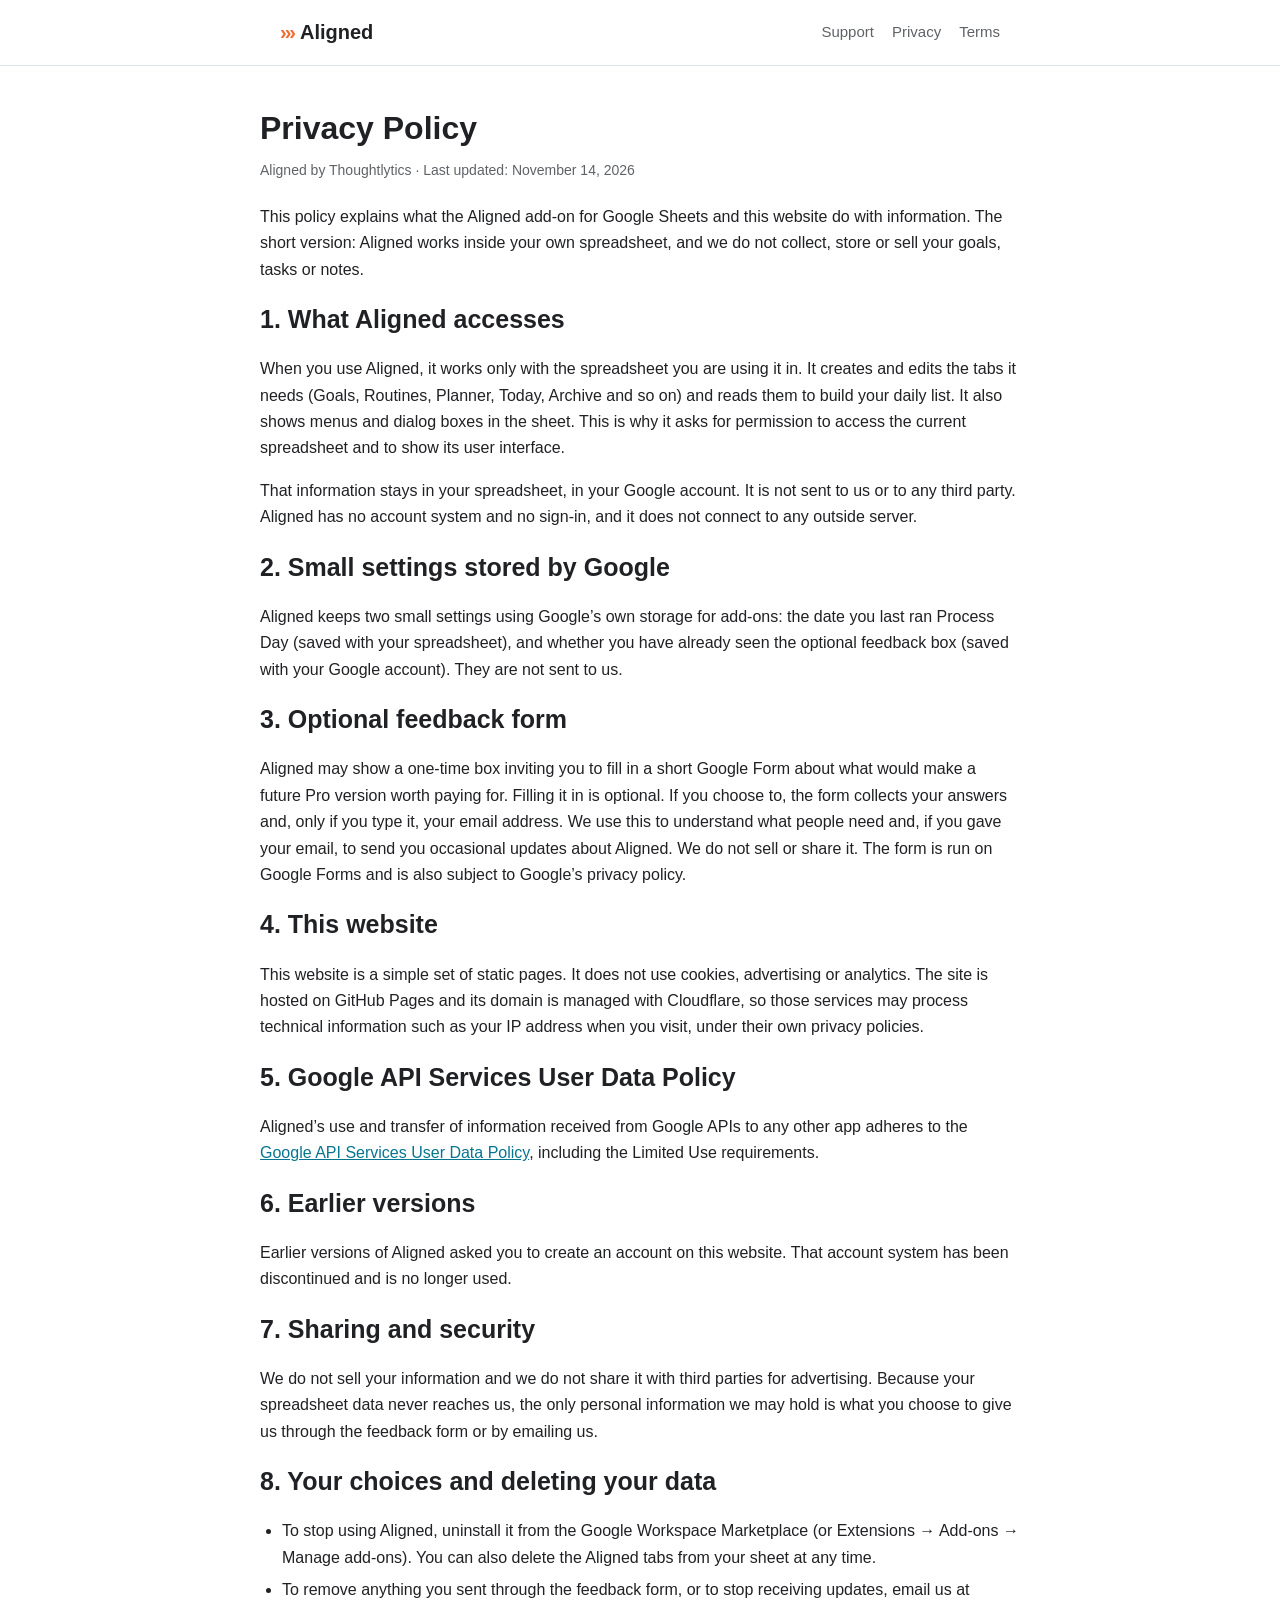
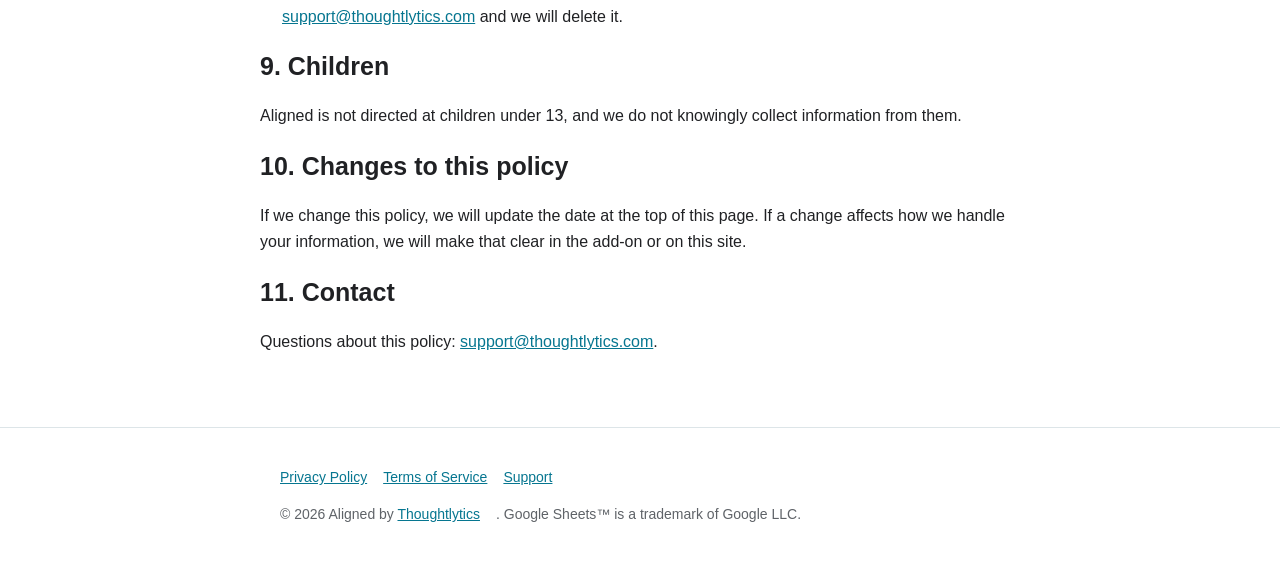
==== privacy/index.html @ 9a5f4f5d "website github version 1.0 website is being moved from hosting account to Github" ====
<!DOCTYPE html>
<html lang="en">
<head>
<meta charset="utf-8">
<meta name="viewport" content="width=device-width, initial-scale=1">
<title>Privacy Policy | Aligned</title>
<meta name="description" content="How Aligned handles information. Your data stays in your own spreadsheet.">
<link rel="canonical" href="https://aligned.thoughtlytics.com/privacy/">
<link rel="stylesheet" href="/style.css">
</head>
<body>
<header class="site"><div class="wrap">
<a class="logo" href="/"><span class="chev">&rsaquo;&rsaquo;&rsaquo;</span>Aligned</a>
<nav><a href="/support/">Support</a><a href="/privacy/">Privacy</a><a href="/terms/">Terms</a></nav>
</div></header>
<main class="wrap doc">
<h1>Privacy Policy</h1>
<div class="meta">Aligned by Thoughtlytics &middot; Last updated: November 14, 2026</div>

<p>This policy explains what the Aligned add-on for Google Sheets and this website do with information. The short version: Aligned works inside your own spreadsheet, and we do not collect, store or sell your goals, tasks or notes.</p>

<h2>1. What Aligned accesses</h2>
<p>When you use Aligned, it works only with the spreadsheet you are using it in. It creates and edits the tabs it needs (Goals, Routines, Planner, Today, Archive and so on) and reads them to build your daily list. It also shows menus and dialog boxes in the sheet. This is why it asks for permission to access the current spreadsheet and to show its user interface.</p>
<p>That information stays in your spreadsheet, in your Google account. It is not sent to us or to any third party. Aligned has no account system and no sign-in, and it does not connect to any outside server.</p>

<h2>2. Small settings stored by Google</h2>
<p>Aligned keeps two small settings using Google&rsquo;s own storage for add-ons: the date you last ran Process Day (saved with your spreadsheet), and whether you have already seen the optional feedback box (saved with your Google account). They are not sent to us.</p>

<h2>3. Optional feedback form</h2>
<p>Aligned may show a one-time box inviting you to fill in a short Google Form about what would make a future Pro version worth paying for. Filling it in is optional. If you choose to, the form collects your answers and, only if you type it, your email address. We use this to understand what people need and, if you gave your email, to send you occasional updates about Aligned. We do not sell or share it. The form is run on Google Forms and is also subject to Google&rsquo;s privacy policy.</p>

<h2>4. This website</h2>
<p>This website is a simple set of static pages. It does not use cookies, advertising or analytics. The site is hosted on GitHub Pages and its domain is managed with Cloudflare, so those services may process technical information such as your IP address when you visit, under their own privacy policies.</p>

<h2>5. Google API Services User Data Policy</h2>
<p>Aligned&rsquo;s use and transfer of information received from Google APIs to any other app adheres to the <a href="https://developers.google.com/terms/api-services-user-data-policy">Google API Services User Data Policy</a>, including the Limited Use requirements.</p>

<h2>6. Earlier versions</h2>
<p>Earlier versions of Aligned asked you to create an account on this website. That account system has been discontinued and is no longer used.</p>

<h2>7. Sharing and security</h2>
<p>We do not sell your information and we do not share it with third parties for advertising. Because your spreadsheet data never reaches us, the only personal information we may hold is what you choose to give us through the feedback form or by emailing us.</p>

<h2>8. Your choices and deleting your data</h2>
<ul>
<li>To stop using Aligned, uninstall it from the Google Workspace Marketplace (or Extensions &rarr; Add-ons &rarr; Manage add-ons). You can also delete the Aligned tabs from your sheet at any time.</li>
<li>To remove anything you sent through the feedback form, or to stop receiving updates, email us at <a href="mailto:support@thoughtlytics.com">support@thoughtlytics.com</a> and we will delete it.</li>
</ul>

<h2>9. Children</h2>
<p>Aligned is not directed at children under 13, and we do not knowingly collect information from them.</p>

<h2>10. Changes to this policy</h2>
<p>If we change this policy, we will update the date at the top of this page. If a change affects how we handle your information, we will make that clear in the add-on or on this site.</p>

<h2>11. Contact</h2>
<p>Questions about this policy: <a href="mailto:support@thoughtlytics.com">support@thoughtlytics.com</a>.</p>
</main>
<footer class="site"><div class="wrap">
<p><a href="/privacy/">Privacy Policy</a><a href="/terms/">Terms of Service</a><a href="/support/">Support</a></p>
<p>&copy; 2026 Aligned by <a href="https://www.thoughtlytics.com">Thoughtlytics</a>. Google Sheets&trade; is a trademark of Google LLC.</p>
</div></footer>
</body>
</html>
---- style.css ----
:root{--bg:#ffffff;--fg:#202124;--muted:#5f6368;--brand:#067690;--accent:#f26a2e;--card:#f3f8f9;--line:#dde5e8}
@media (prefers-color-scheme:dark){:root{--bg:#12181b;--fg:#e8eaed;--muted:#9aa0a6;--brand:#4cbfdb;--card:#1b2428;--line:#2b373c}}
*{box-sizing:border-box}
html{scroll-behavior:smooth}
body{margin:0;font-family:-apple-system,"Segoe UI",Roboto,Helvetica,Arial,sans-serif;line-height:1.65;color:var(--fg);background:var(--bg)}
a{color:var(--brand)}
.wrap{max-width:760px;margin:0 auto;padding:0 20px}
header.site{border-bottom:1px solid var(--line)}
header.site .wrap{display:flex;align-items:center;justify-content:space-between;padding-top:16px;padding-bottom:16px}
.logo{font-weight:700;font-size:20px;color:var(--fg);text-decoration:none}
.logo .chev{color:var(--accent);letter-spacing:-2px;margin-right:6px}
nav a{margin-left:18px;text-decoration:none;color:var(--muted);font-size:15px}
nav a:hover{color:var(--brand)}
.hero{padding:56px 0 36px;text-align:center}
.hero h1{font-size:38px;line-height:1.2;margin:0 0 14px}
.hero p.sub{font-size:19px;color:var(--muted);margin:0 auto 26px;max-width:600px}
.btn{display:inline-block;background:var(--brand);color:#fff;padding:12px 24px;border-radius:6px;text-decoration:none;font-weight:600}
.btn.alt{background:transparent;color:var(--brand);border:1px solid var(--brand);margin-left:8px}
.note{font-size:14px;color:var(--muted);margin-top:14px}
section{padding:28px 0}
h2{font-size:25px;margin:0 0 14px}
h3{font-size:18px;margin:22px 0 6px}
.steps{counter-reset:s;list-style:none;padding:0;margin:0}
.steps li{counter-increment:s;background:var(--card);border:1px solid var(--line);border-radius:8px;padding:14px 16px 14px 56px;margin-bottom:10px;position:relative}
.steps li:before{content:counter(s);position:absolute;left:16px;top:12px;width:28px;height:28px;border-radius:50%;background:var(--brand);color:#fff;text-align:center;line-height:28px;font-weight:700}
.grid{display:grid;grid-template-columns:repeat(auto-fit,minmax(210px,1fr));gap:12px}
.card{background:var(--card);border:1px solid var(--line);border-radius:8px;padding:14px 16px}
.card b{display:block;margin-bottom:4px}
.doc{padding:36px 0 56px}
.doc h1{font-size:32px;margin:0 0 4px}
.doc .meta{color:var(--muted);font-size:14px;margin-bottom:22px}
.doc ul{padding-left:22px}
.doc li{margin-bottom:6px}
details{background:var(--card);border:1px solid var(--line);border-radius:8px;padding:12px 16px;margin-bottom:10px}
summary{cursor:pointer;font-weight:600}
details p{margin:10px 0 0}
footer.site{border-top:1px solid var(--line);padding:24px 0;font-size:14px;color:var(--muted)}
footer.site a{margin-right:16px}
@media (max-width:560px){.hero h1{font-size:30px}.btn.alt{margin:10px 0 0}nav a{margin-left:12px}}
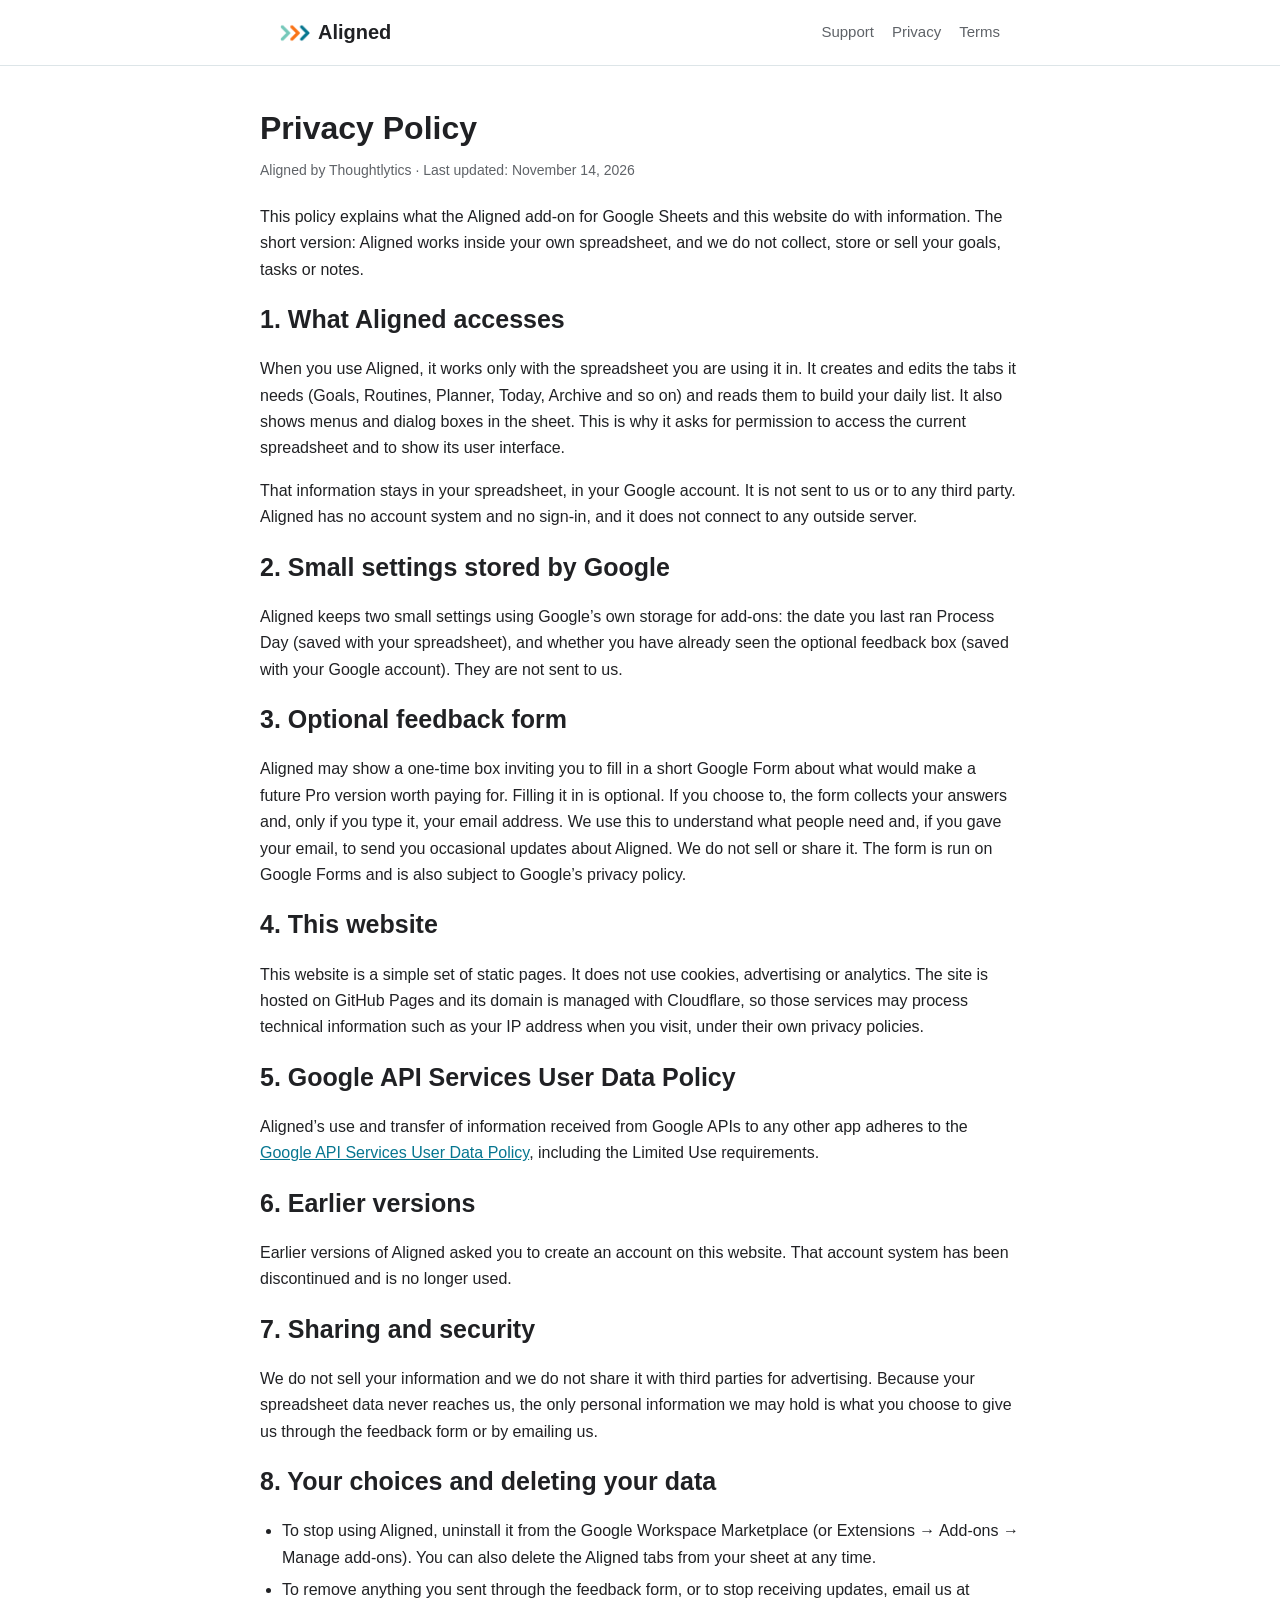
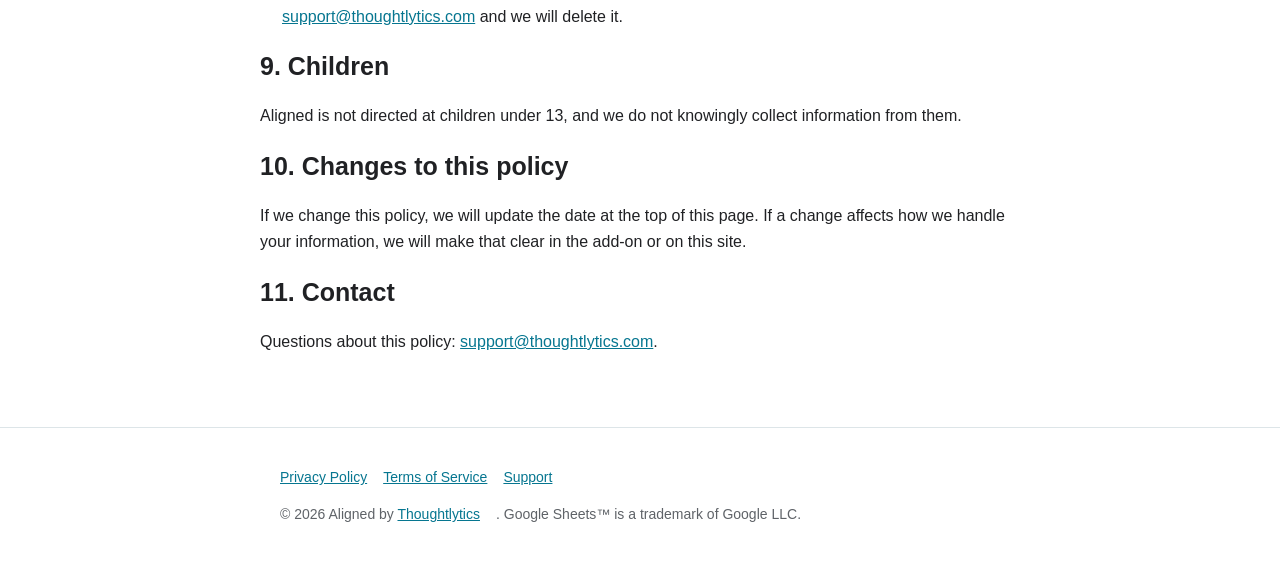
==== commit c962303e: "Add files via upload" ====
--- a/privacy/index.html
+++ b/privacy/index.html
@@ -6,11 +6,13 @@
 <title>Privacy Policy | Aligned</title>
 <meta name="description" content="How Aligned handles information. Your data stays in your own spreadsheet.">
 <link rel="canonical" href="https://aligned.thoughtlytics.com/privacy/">
+<link rel="icon" href="/favicon.ico" sizes="any">
+<link rel="icon" type="image/png" href="/favicon-32x32.png">
 <link rel="stylesheet" href="/style.css">
 </head>
 <body>
 <header class="site"><div class="wrap">
-<a class="logo" href="/"><span class="chev">&rsaquo;&rsaquo;&rsaquo;</span>Aligned</a>
+<a class="logo" href="/"><img src="/logo.png" alt="">Aligned</a>
 <nav><a href="/support/">Support</a><a href="/privacy/">Privacy</a><a href="/terms/">Terms</a></nav>
 </div></header>
 <main class="wrap doc">
--- a/style.css
+++ b/style.css
@@ -8,7 +8,8 @@
 header.site{border-bottom:1px solid var(--line)}
 header.site .wrap{display:flex;align-items:center;justify-content:space-between;padding-top:16px;padding-bottom:16px}
 .logo{font-weight:700;font-size:20px;color:var(--fg);text-decoration:none}
-.logo .chev{color:var(--accent);letter-spacing:-2px;margin-right:6px}
+.logo{display:flex;align-items:center}
+.logo img{height:30px;width:auto;margin-right:8px}
 nav a{margin-left:18px;text-decoration:none;color:var(--muted);font-size:15px}
 nav a:hover{color:var(--brand)}
 .hero{padding:56px 0 36px;text-align:center}
